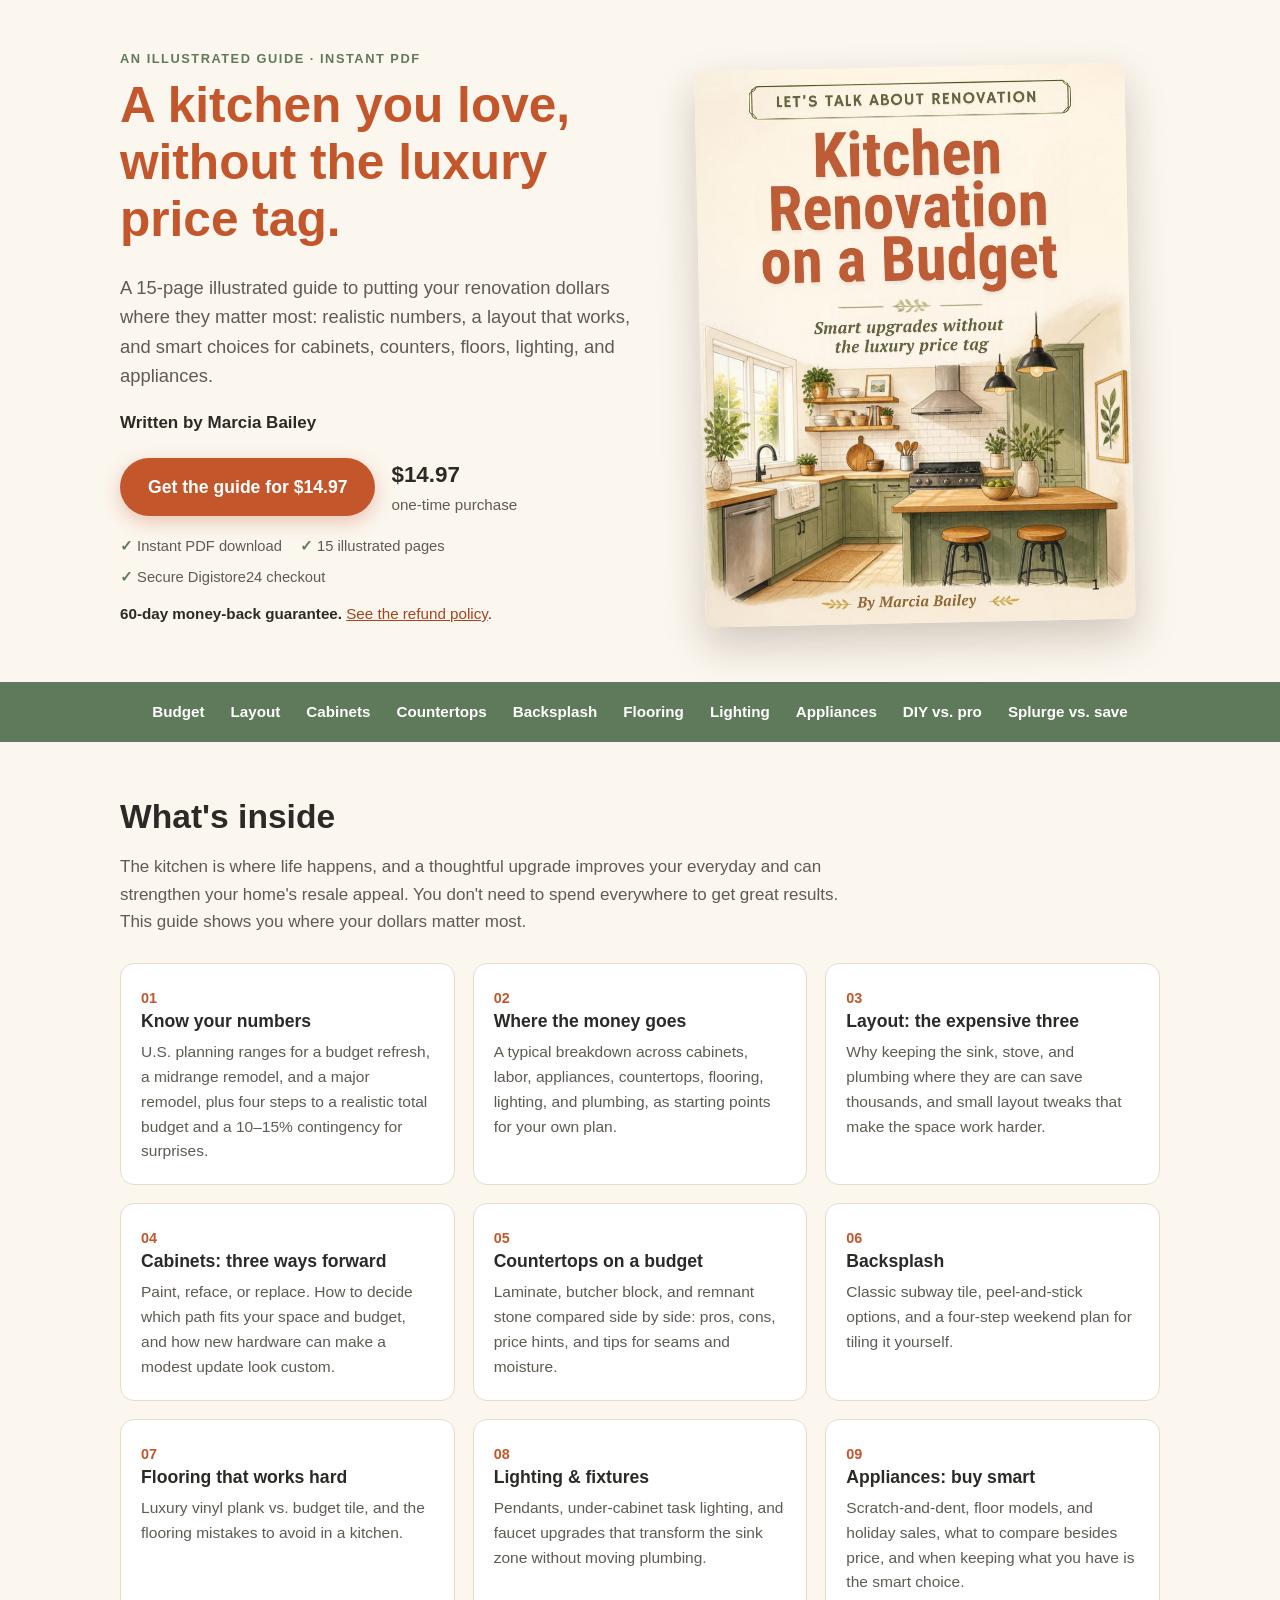
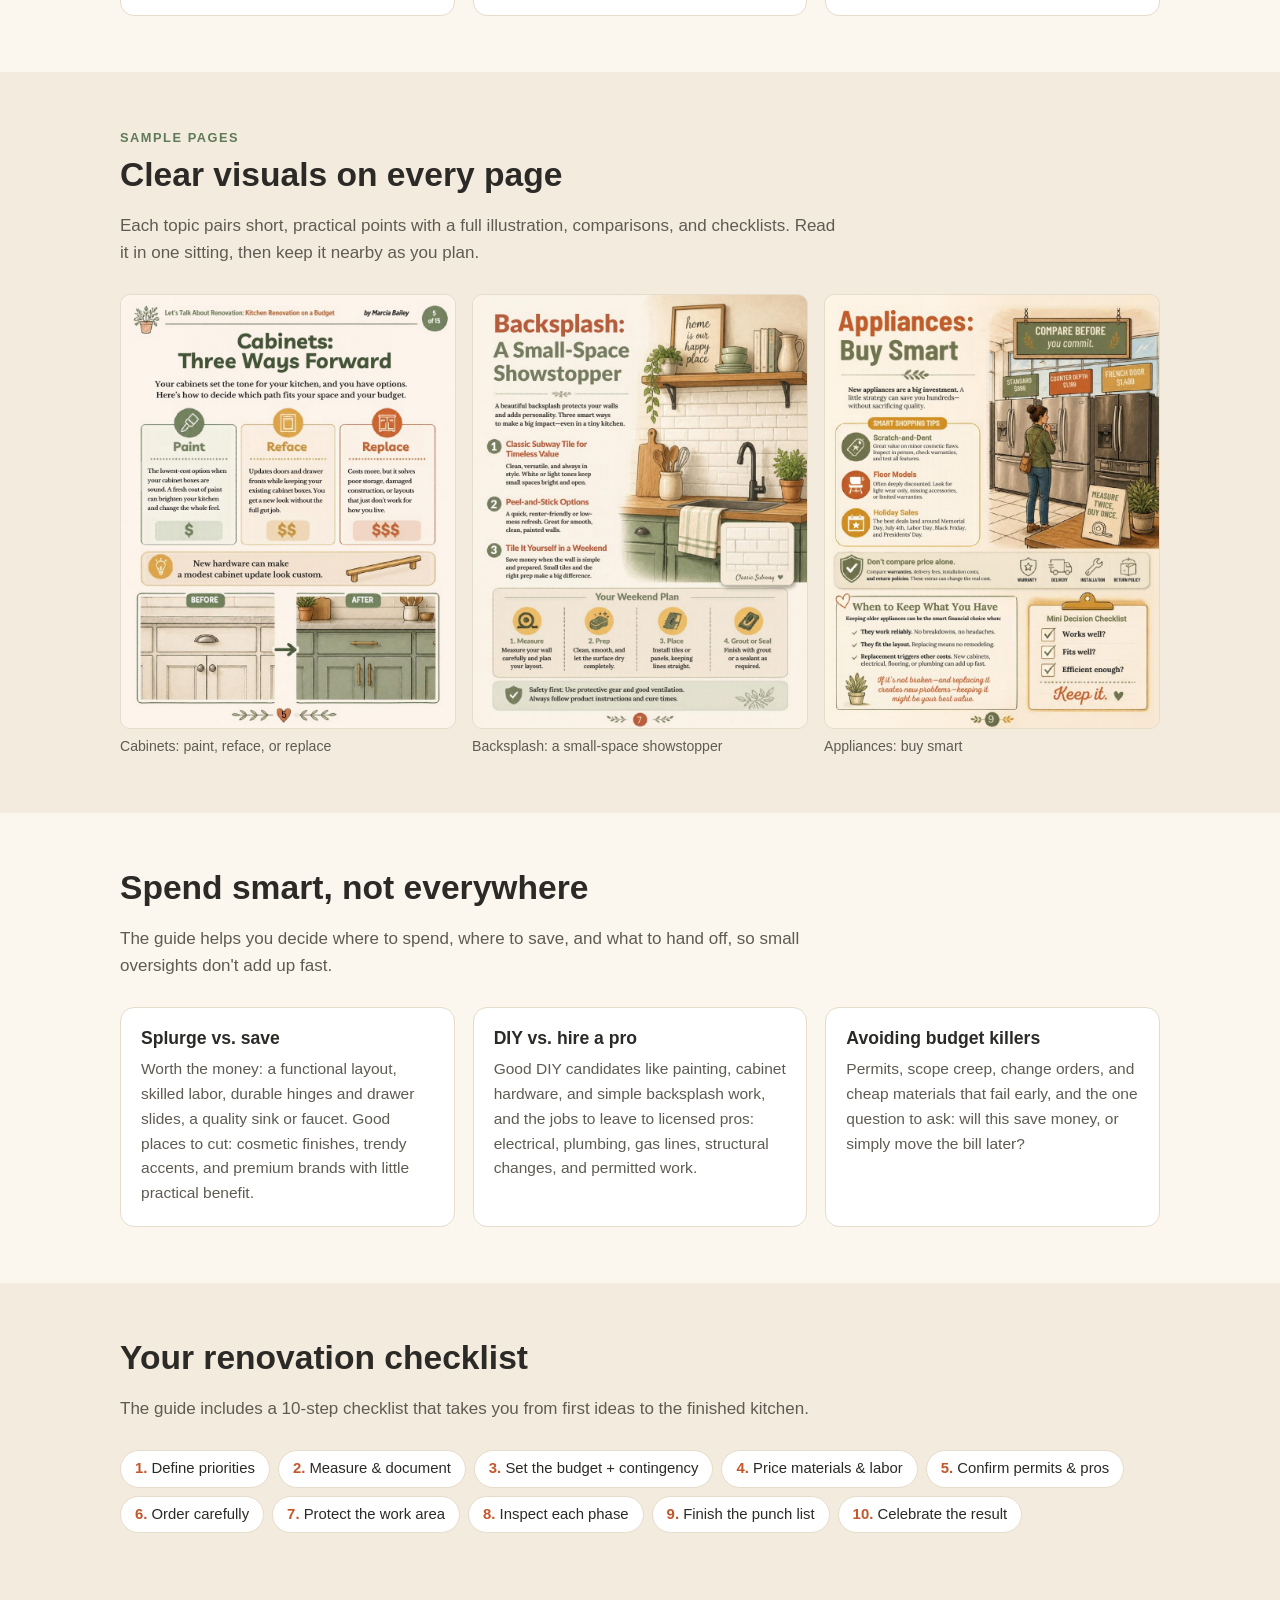
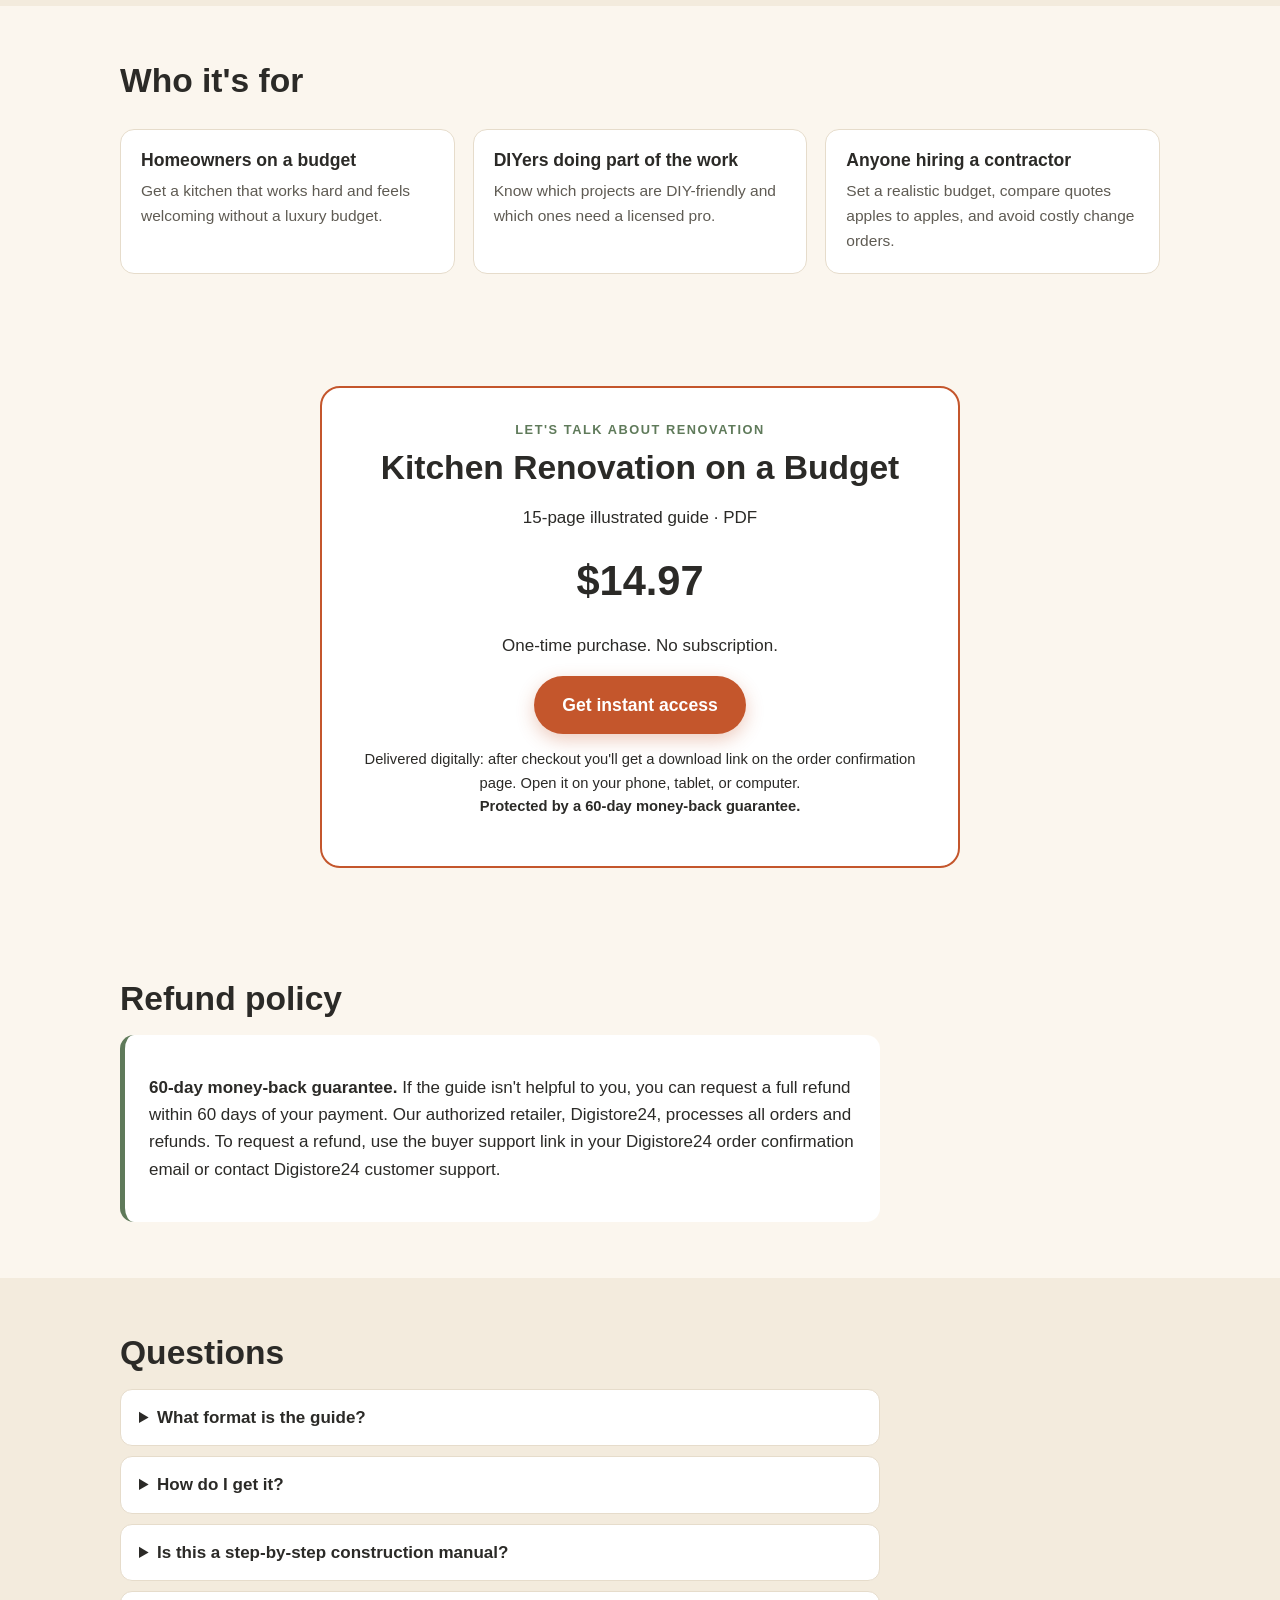
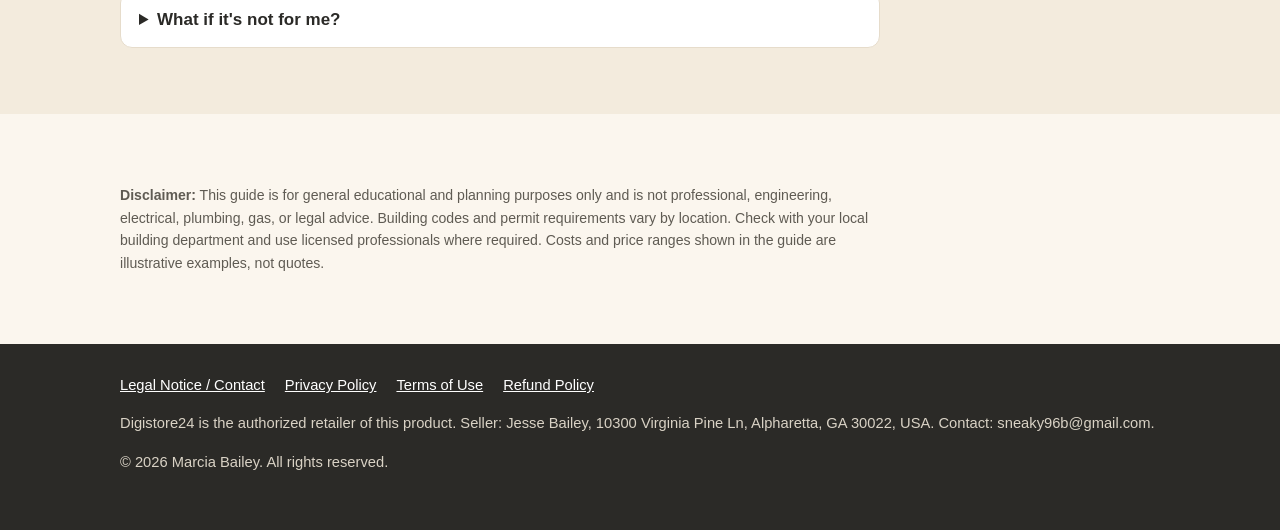
==== index.html @ 6677c24c "Add files via upload" ====
<!doctype html>
<html lang="en">
<head>
<meta charset="utf-8">
<meta name="viewport" content="width=device-width, initial-scale=1">
<title>Kitchen Renovation on a Budget: Smart Upgrades Without the Luxury Price Tag (PDF)</title>
<meta name="description" content="A 15-page illustrated PDF guide to renovating your kitchen on a budget: realistic numbers, layout, cabinets, countertops, backsplash, flooring, lighting, appliances, DIY vs. pro, and a step-by-step checklist.">
<meta property="og:title" content="Let's Talk About Renovation: Kitchen Renovation on a Budget">
<meta property="og:description" content="A 15-page illustrated guide to smart kitchen upgrades without the luxury price tag. Instant PDF download.">
<meta property="og:image" content="img/page-01.jpg">
<meta property="og:type" content="product">
<link rel="icon" href="data:,">
<link rel="stylesheet" href="style.css">
</head>
<body>

<!--
  DIGISTORE24 TRUST SEAL: "SALES PAGE BADGE"
  Created in Digistore24: My products > Conversion tools > Trust badges tab > Create trust badge > Type: "Sales page badge".
  Per Digistore24's help center, the legal "Footer" is displayed automatically together with this badge.
-->
<div class="seal-slot" id="ds24-sales-page-badge"><!-- Begin of Digistore24 Trusted Badge Code -->
<script type="text/javascript" src="https://www.digistore24.com/trusted-badge/48733/QZeaCoznZwrTP8g/salespage"></script>
<!-- End of Digistore24 Trusted Badge Code --></div>

<main>
<section class="hero">
  <div class="wrap hero-grid">
    <div>
      <div class="eyebrow">An illustrated guide · Instant PDF</div>
      <h1>A kitchen you love, without the luxury price tag.</h1>
      <p class="lead">A 15-page illustrated guide to putting your renovation dollars where they matter most: realistic numbers, a layout that works, and smart choices for cabinets, counters, floors, lighting, and appliances.</p>
      <p class="author">Written by Marcia Bailey</p>
      <div class="price-row">
        <a class="buy" href="https://www.digistore24.com/product/748901">Get the guide for $14.97</a>
        <div class="price-note"><strong>$14.97</strong>one-time purchase</div>
      </div>
      <ul class="facts">
        <li>Instant PDF download</li>
        <li>15 illustrated pages</li>
        <li>Secure Digistore24 checkout</li>
      </ul>
      <p class="guarantee-line"><strong>60-day money-back guarantee.</strong> <a href="#refund">See the refund policy</a>.</p>
    </div>
    <div class="hero-art">
      <img class="cover" src="img/page-01.jpg" width="850" height="1100" alt="Cover of Let's Talk About Renovation: Kitchen Renovation on a Budget by Marcia Bailey">
    </div>
  </div>
</section>

<div class="band" aria-label="Topics covered">
  <div class="wrap">
    <ul>
      <li>Budget</li><li>Layout</li><li>Cabinets</li><li>Countertops</li><li>Backsplash</li><li>Flooring</li><li>Lighting</li><li>Appliances</li><li>DIY vs. pro</li><li>Splurge vs. save</li>
    </ul>
  </div>
</div>

<section>
  <div class="wrap">
    <header class="section-head">
      <h2>What's inside</h2>
      <p>The kitchen is where life happens, and a thoughtful upgrade improves your everyday and can strengthen your home's resale appeal. You don't need to spend everywhere to get great results. This guide shows you where your dollars matter most.</p>
    </header>
    <div class="grid">
      <article class="card"><span class="num">01</span><h3>Know your numbers</h3><p>U.S. planning ranges for a budget refresh, a midrange remodel, and a major remodel, plus four steps to a realistic total budget and a 10–15% contingency for surprises.</p></article>
      <article class="card"><span class="num">02</span><h3>Where the money goes</h3><p>A typical breakdown across cabinets, labor, appliances, countertops, flooring, lighting, and plumbing, as starting points for your own plan.</p></article>
      <article class="card"><span class="num">03</span><h3>Layout: the expensive three</h3><p>Why keeping the sink, stove, and plumbing where they are can save thousands, and small layout tweaks that make the space work harder.</p></article>
      <article class="card"><span class="num">04</span><h3>Cabinets: three ways forward</h3><p>Paint, reface, or replace. How to decide which path fits your space and budget, and how new hardware can make a modest update look custom.</p></article>
      <article class="card"><span class="num">05</span><h3>Countertops on a budget</h3><p>Laminate, butcher block, and remnant stone compared side by side: pros, cons, price hints, and tips for seams and moisture.</p></article>
      <article class="card"><span class="num">06</span><h3>Backsplash</h3><p>Classic subway tile, peel-and-stick options, and a four-step weekend plan for tiling it yourself.</p></article>
      <article class="card"><span class="num">07</span><h3>Flooring that works hard</h3><p>Luxury vinyl plank vs. budget tile, and the flooring mistakes to avoid in a kitchen.</p></article>
      <article class="card"><span class="num">08</span><h3>Lighting &amp; fixtures</h3><p>Pendants, under-cabinet task lighting, and faucet upgrades that transform the sink zone without moving plumbing.</p></article>
      <article class="card"><span class="num">09</span><h3>Appliances: buy smart</h3><p>Scratch-and-dent, floor models, and holiday sales, what to compare besides price, and when keeping what you have is the smart choice.</p></article>
    </div>
  </div>
</section>

<section class="alt">
  <div class="wrap">
    <header class="section-head">
      <div class="eyebrow">Sample pages</div>
      <h2>Clear visuals on every page</h2>
      <p>Each topic pairs short, practical points with a full illustration, comparisons, and checklists. Read it in one sitting, then keep it nearby as you plan.</p>
    </header>
    <div class="samples">
      <figure><img src="img/page-05.jpg" width="850" height="1100" loading="lazy" alt="Sample page: Cabinets, three ways forward: paint, reface, or replace, with a before and after"><figcaption>Cabinets: paint, reface, or replace</figcaption></figure>
      <figure><img src="img/page-07.jpg" width="850" height="1100" loading="lazy" alt="Sample page: Backsplash, a small-space showstopper, with a weekend plan"><figcaption>Backsplash: a small-space showstopper</figcaption></figure>
      <figure><img src="img/page-09.jpg" width="850" height="1100" loading="lazy" alt="Sample page: Appliances, buy smart, with shopping tips and a keep-it checklist"><figcaption>Appliances: buy smart</figcaption></figure>
    </div>
  </div>
</section>

<section>
  <div class="wrap">
    <header class="section-head">
      <h2>Spend smart, not everywhere</h2>
      <p>The guide helps you decide where to spend, where to save, and what to hand off, so small oversights don't add up fast.</p>
    </header>
    <div class="grid">
      <article class="card"><h3>Splurge vs. save</h3><p>Worth the money: a functional layout, skilled labor, durable hinges and drawer slides, a quality sink or faucet. Good places to cut: cosmetic finishes, trendy accents, and premium brands with little practical benefit.</p></article>
      <article class="card"><h3>DIY vs. hire a pro</h3><p>Good DIY candidates like painting, cabinet hardware, and simple backsplash work, and the jobs to leave to licensed pros: electrical, plumbing, gas lines, structural changes, and permitted work.</p></article>
      <article class="card"><h3>Avoiding budget killers</h3><p>Permits, scope creep, change orders, and cheap materials that fail early, and the one question to ask: will this save money, or simply move the bill later?</p></article>
    </div>
  </div>
</section>

<section class="alt">
  <div class="wrap">
    <header class="section-head">
      <h2>Your renovation checklist</h2>
      <p>The guide includes a 10-step checklist that takes you from first ideas to the finished kitchen.</p>
    </header>
    <ol class="roadmap">
      <li>Define priorities</li><li>Measure &amp; document</li><li>Set the budget + contingency</li><li>Price materials &amp; labor</li><li>Confirm permits &amp; pros</li><li>Order carefully</li><li>Protect the work area</li><li>Inspect each phase</li><li>Finish the punch list</li><li>Celebrate the result</li>
    </ol>
  </div>
</section>

<section>
  <div class="wrap">
    <header class="section-head">
      <h2>Who it's for</h2>
    </header>
    <div class="grid">
      <article class="card"><h3>Homeowners on a budget</h3><p>Get a kitchen that works hard and feels welcoming without a luxury budget.</p></article>
      <article class="card"><h3>DIYers doing part of the work</h3><p>Know which projects are DIY-friendly and which ones need a licensed pro.</p></article>
      <article class="card"><h3>Anyone hiring a contractor</h3><p>Set a realistic budget, compare quotes apples to apples, and avoid costly change orders.</p></article>
    </div>
  </div>
</section>

<section class="offer" id="buy">
  <div class="wrap">
    <div class="box">
      <div class="eyebrow">Let's Talk About Renovation</div>
      <h2>Kitchen Renovation on a Budget</h2>
      <p>15-page illustrated guide · PDF</p>
      <div class="big">$14.97</div>
      <p>One-time purchase. No subscription.</p>
      <a class="buy" href="https://www.digistore24.com/product/748901">Get instant access</a>
      <p style="font-size:.92rem;margin-top:14px">Delivered digitally: after checkout you'll get a download link on the order confirmation page. Open it on your phone, tablet, or computer.<br><strong>Protected by a 60-day money-back guarantee.</strong></p>
    </div>
  </div>
</section>

<section id="refund">
  <div class="wrap">
    <h2>Refund policy</h2>
    <div class="refund">
      <p><strong>60-day money-back guarantee.</strong> If the guide isn't helpful to you, you can request a full refund within 60 days of your payment. Our authorized retailer, Digistore24, processes all orders and refunds. To request a refund, use the buyer support link in your Digistore24 order confirmation email or contact Digistore24 customer support.</p>
    </div>
  </div>
</section>

<section class="alt" id="faq">
  <div class="wrap">
    <h2>Questions</h2>
    <details><summary>What format is the guide?</summary><p>It's a 15-page illustrated PDF in portrait (letter) format. You can read it on a phone, tablet, or computer, or print it.</p></details>
    <details><summary>How do I get it?</summary><p>Right after checkout you'll get a download link on the Digistore24 order confirmation page.</p></details>
    <details><summary>Is this a step-by-step construction manual?</summary><p>No. It's a planning guide. It helps you set a budget, compare options, and decide what to do yourself and what to hire out. Always follow your local building code and hire licensed professionals where required.</p></details>
    <details><summary>What if it's not for me?</summary><p>You're covered by our 60-day refund policy, handled by Digistore24, our authorized retailer. See the <a href="#refund">refund policy</a>.</p></details>
  </div>
</section>

<section>
  <div class="wrap">
    <p class="disclaimer"><strong>Disclaimer:</strong> This guide is for general educational and planning purposes only and is not professional, engineering, electrical, plumbing, gas, or legal advice. Building codes and permit requirements vary by location. Check with your local building department and use licensed professionals where required. Costs and price ranges shown in the guide are illustrative examples, not quotes.</p>
  </div>
</section>
</main>

<footer>
  <div class="wrap">
    <nav aria-label="Legal">
      <a href="legal.html">Legal Notice / Contact</a>
      <a href="privacy.html">Privacy Policy</a>
      <a href="terms.html">Terms of Use</a>
      <a href="#refund">Refund Policy</a>
    </nav>
    <p>Digistore24 is the authorized retailer of this product. Seller: Jesse Bailey, 10300 Virginia Pine Ln, Alpharetta, GA 30022, USA. Contact: sneaky96b@gmail.com.</p>
    <p>© 2026 Marcia Bailey. All rights reserved.</p>
    <!--
      DIGISTORE24 TRUST SEAL: "SALES PAGE FOOTER"
      Digistore24's help center says this legal footer appears automatically with the Sales Page Badge above.
      If Digistore24 gives you separate footer code, paste it inside the div below.
    -->
    <div class="seal-slot" id="ds24-sales-page-footer"><!-- PASTE DIGISTORE24 FOOTER CODE HERE (if provided separately) --></div>
  </div>
</footer>
<!-- Digistore24 promo code tracking (product 748901) -->
<script src="https://www.digistore24-scripts.com/service/digistore.js"></script>
<script type="text/javascript">
digistorePromocode( { "product_id": 748901, "adjust_domain": true } );
</script>
</body>
</html>
---- style.css ----
:root{--ink:#2b2a27;--muted:#5f5b53;--bg:#fbf6ee;--card:#fff;--accent:#c4562c;--accent-dk:#a5441f;--sage:#5f7a5a;--line:#e6dccb;--radius:14px}
*{box-sizing:border-box}
html{-webkit-text-size-adjust:100%}
body{margin:0;font-family:-apple-system,BlinkMacSystemFont,"Segoe UI",Roboto,Helvetica,Arial,sans-serif;color:var(--ink);background:var(--bg);line-height:1.6;font-size:17px}
img{max-width:100%;height:auto;display:block}
a{color:var(--accent-dk)}
.wrap{max-width:1080px;margin:0 auto;padding:0 20px}
h1,h2,h3{line-height:1.15;margin:0 0 .5em;font-family:"Trebuchet MS","Segoe UI",Roboto,sans-serif}
h1{font-size:clamp(2rem,5vw,3.1rem);color:var(--accent)}
h2{font-size:clamp(1.5rem,3.4vw,2.1rem)}
h3{font-size:1.1rem}
.eyebrow{text-transform:uppercase;letter-spacing:.12em;font-size:.8rem;font-weight:700;color:var(--sage);margin-bottom:.6em}
.hero{padding:48px 0 40px}
.hero-grid{display:grid;gap:36px;grid-template-columns:1.05fr 1fr;align-items:center}
.lead{font-size:1.15rem;color:var(--muted)}
.author{font-weight:600;margin:.4em 0 1.2em}
.buy{display:inline-block;background:var(--accent);color:#fff;text-decoration:none;font-weight:700;font-size:1.1rem;padding:15px 28px;border-radius:999px;box-shadow:0 6px 18px rgba(196,86,44,.3)}
.buy:hover,.buy:focus{background:var(--accent-dk)}
.price-row{display:flex;flex-wrap:wrap;gap:16px;align-items:center}
.price-note{font-size:.95rem;color:var(--muted)}
.price-note strong{display:block;font-size:1.4rem;color:var(--ink)}
.facts{display:flex;flex-wrap:wrap;gap:8px 18px;margin:18px 0 0;padding:0;list-style:none;font-size:.92rem;color:var(--muted)}
.facts li::before{content:"✓ ";color:var(--sage);font-weight:700}
.guarantee-line{margin-top:12px;font-size:.95rem}
.cover{border-radius:10px;box-shadow:0 18px 40px rgba(60,40,20,.22);transform:rotate(-1.2deg)}
.band{background:var(--sage);color:#fff;padding:18px 0}
.band ul{display:flex;flex-wrap:wrap;gap:10px 26px;justify-content:center;margin:0;padding:0;list-style:none;font-weight:600;font-size:.95rem}
section{padding:56px 0}
.section-head{max-width:720px;margin-bottom:28px}
.section-head p{color:var(--muted)}
.grid{display:grid;gap:18px;grid-template-columns:repeat(3,1fr)}
@media (max-width:900px){.grid{grid-template-columns:repeat(2,1fr)}}
@media (max-width:560px){.grid{grid-template-columns:1fr}}
.card{background:var(--card);border:1px solid var(--line);border-radius:var(--radius);padding:20px}
.card .num{font-weight:800;color:var(--accent);font-size:.9rem}
.card p{margin:.3em 0 0;color:var(--muted);font-size:.97rem}
.alt{background:#f3ebdd}
.samples{display:grid;gap:16px;grid-template-columns:repeat(auto-fit,minmax(280px,1fr))}
.samples figure{margin:0}
.samples img{border-radius:10px;border:1px solid var(--line)}
.samples figcaption{font-size:.88rem;color:var(--muted);margin-top:6px}
.roadmap{counter-reset:s;display:flex;flex-wrap:wrap;gap:8px;padding:0;list-style:none}
.roadmap li{background:var(--card);border:1px solid var(--line);border-radius:999px;padding:6px 14px;font-size:.93rem}
.roadmap li::before{counter-increment:s;content:counter(s) ". ";font-weight:700;color:var(--accent)}
.offer{text-align:center}
.offer .box{max-width:640px;margin:0 auto;background:var(--card);border:2px solid var(--accent);border-radius:20px;padding:32px 24px}
.offer .big{font-size:2.6rem;font-weight:800;color:var(--ink);margin:.1em 0}
.refund{background:var(--card);border-left:5px solid var(--sage);border-radius:var(--radius);padding:22px 24px;max-width:760px}
details{background:var(--card);border:1px solid var(--line);border-radius:12px;padding:14px 18px;margin-bottom:10px;max-width:760px}
summary{font-weight:700;cursor:pointer}
.disclaimer{font-size:.88rem;color:var(--muted);max-width:760px}
footer{background:#2b2a27;color:#d9d2c5;padding:30px 0 40px;font-size:.92rem}
footer a{color:#fff}
footer nav{display:flex;flex-wrap:wrap;gap:8px 20px;margin-bottom:12px}
.seal-slot{min-height:1px}
.doc{max-width:780px;padding:40px 20px 60px;margin:0 auto}
.doc h1{font-size:2rem}
.doc h2{font-size:1.3rem;margin-top:1.6em}
.ph{background:#fff2c2;padding:0 4px;border-radius:4px}
.back{display:inline-block;margin-bottom:20px}
@media (max-width:820px){.hero-grid{grid-template-columns:1fr}.hero{padding-top:28px}.cover{transform:none}.hero-art{order:-1}}
/* kitchen guide: portrait (letter) page images */
.hero-art .cover{max-width:430px;margin:0 auto}
.samples{grid-template-columns:repeat(auto-fit,minmax(240px,1fr))}
.split{display:grid;gap:18px;grid-template-columns:1fr 1fr}
@media (max-width:700px){.split{grid-template-columns:1fr}}
.split ul{margin:.4em 0 0;padding-left:1.2em;color:var(--muted);font-size:.97rem}
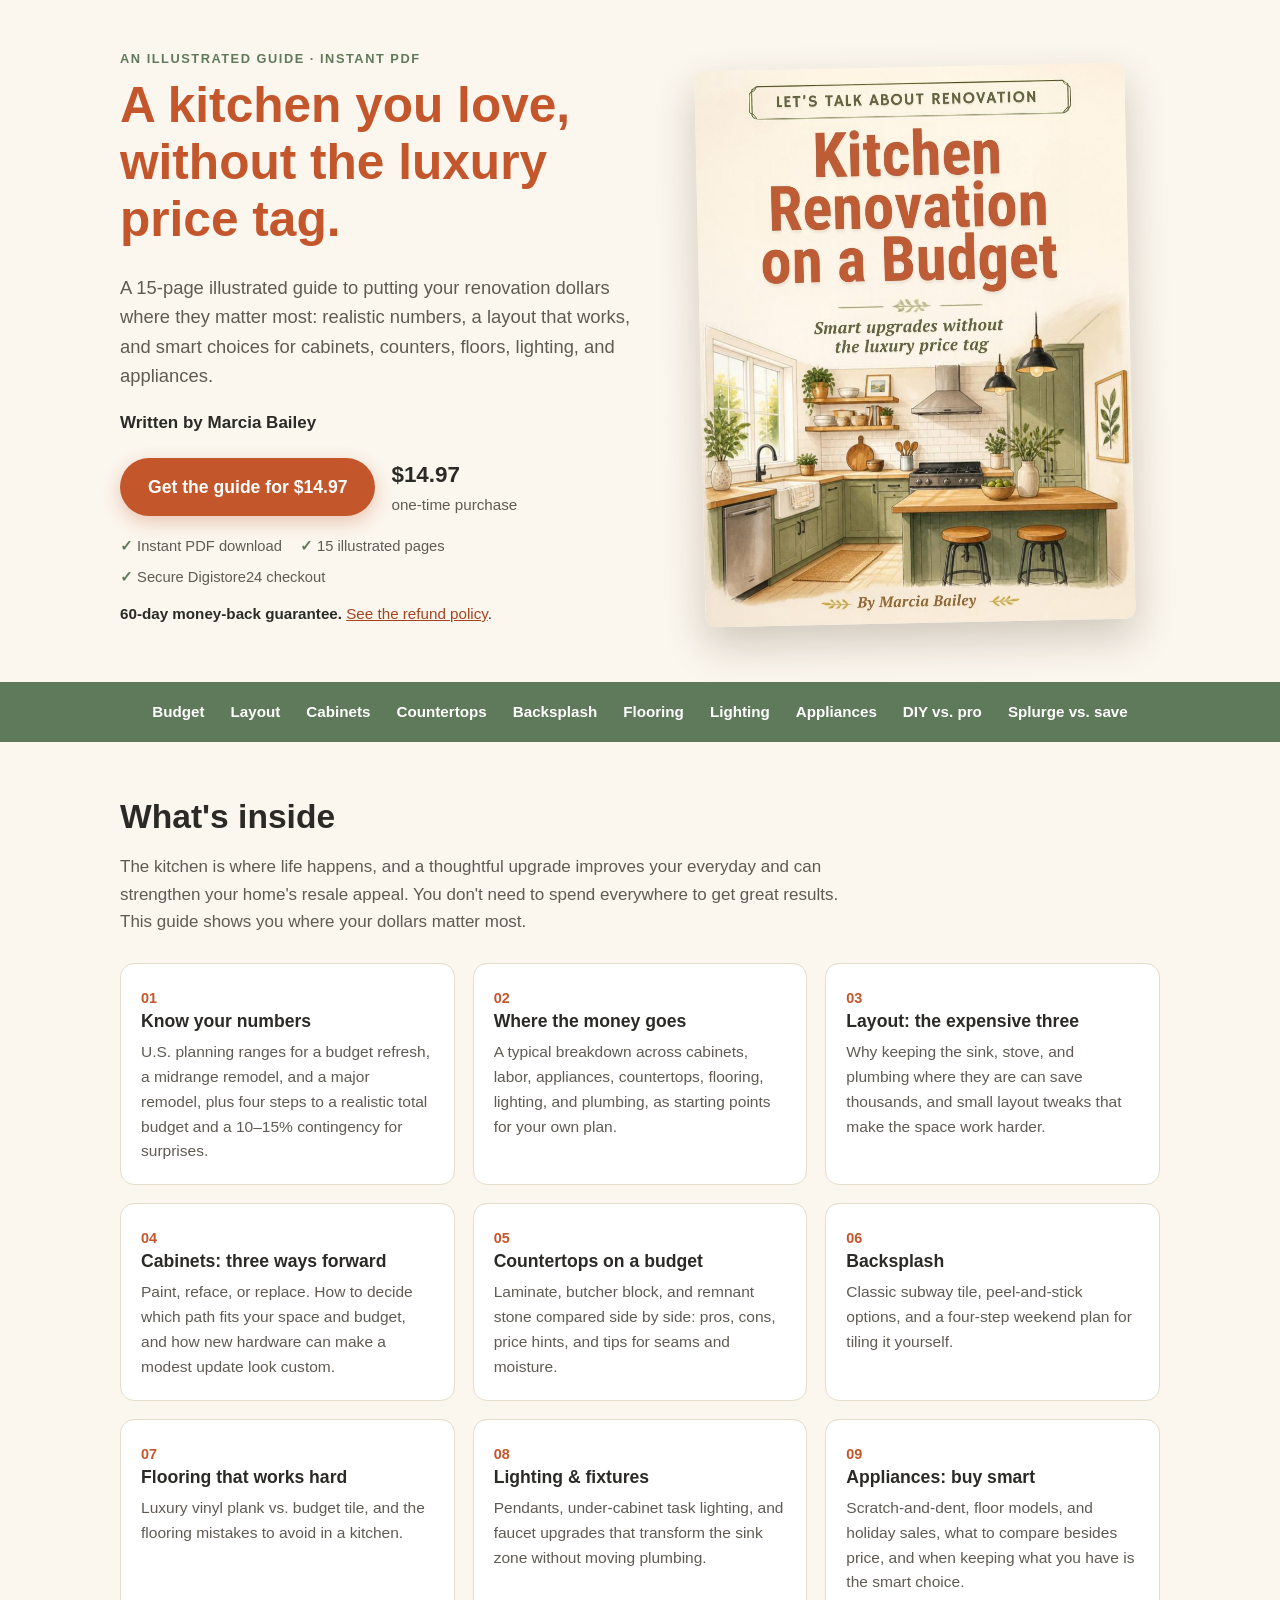
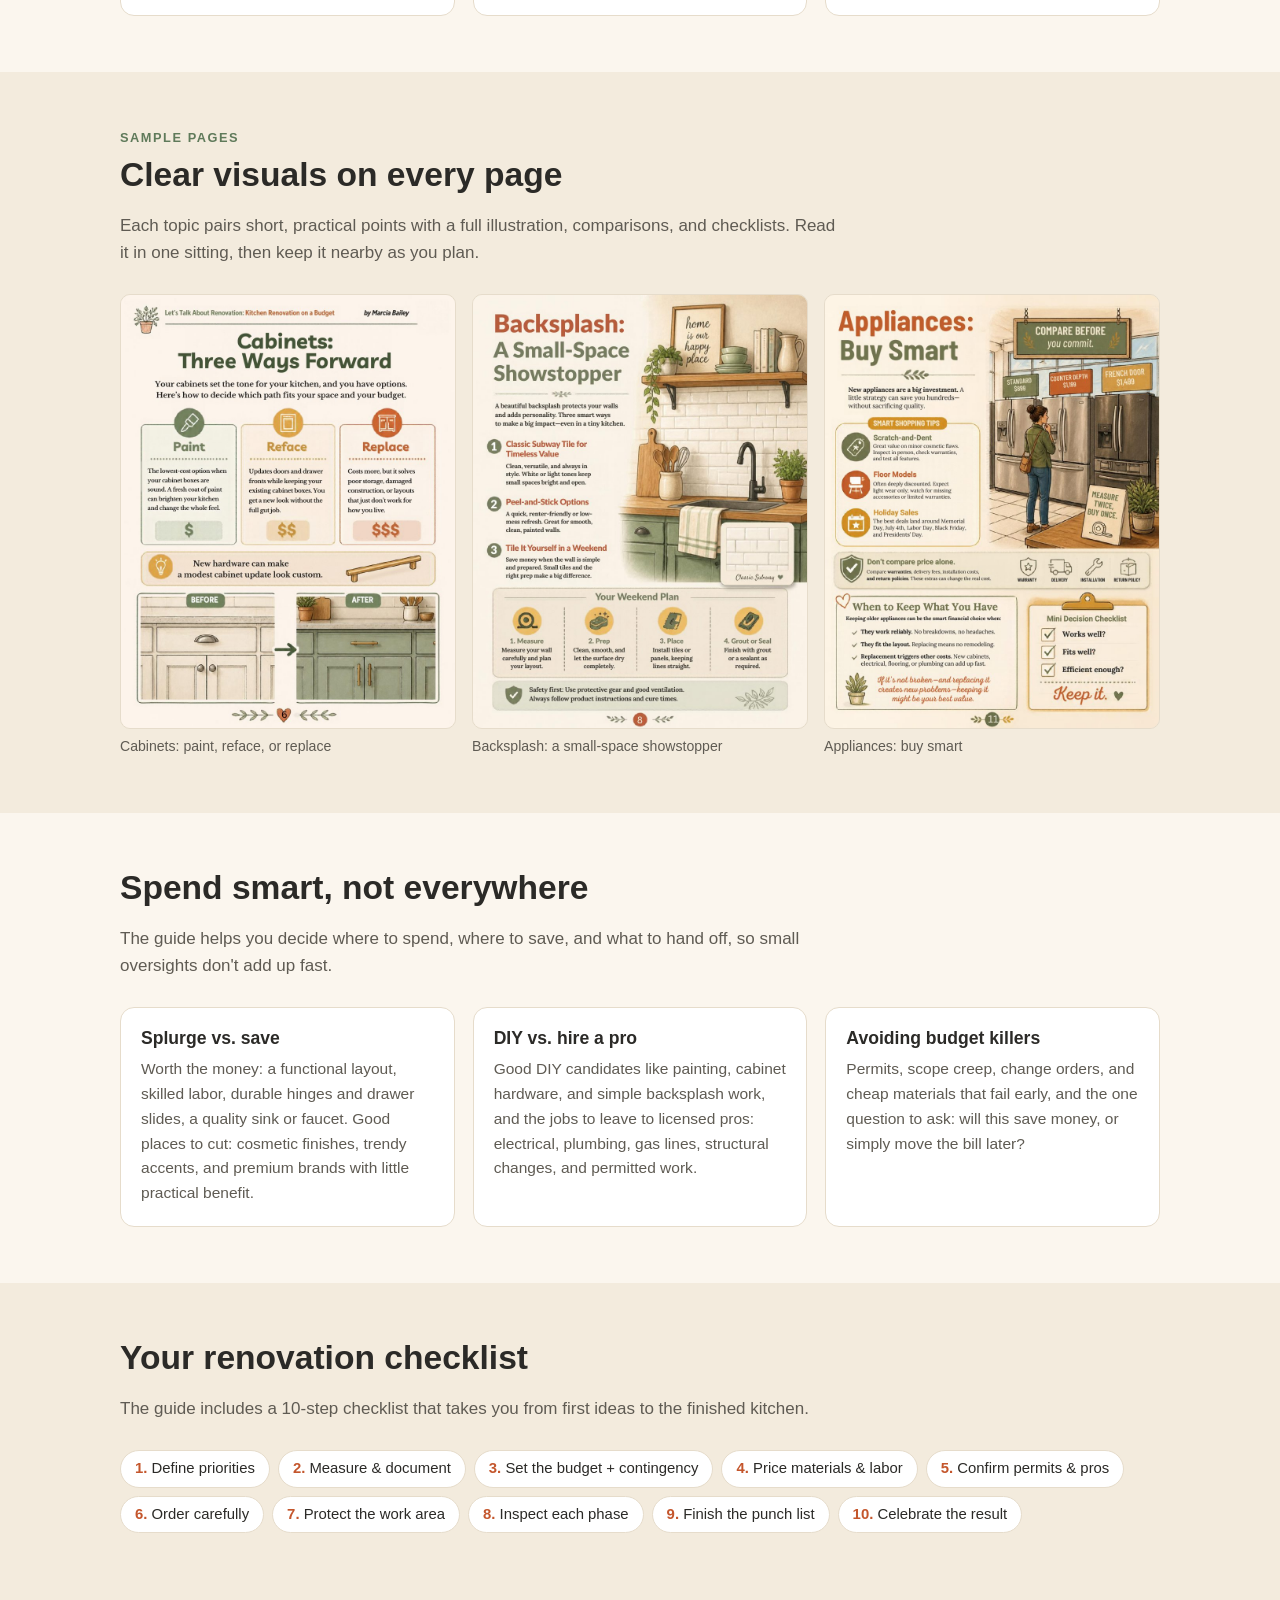
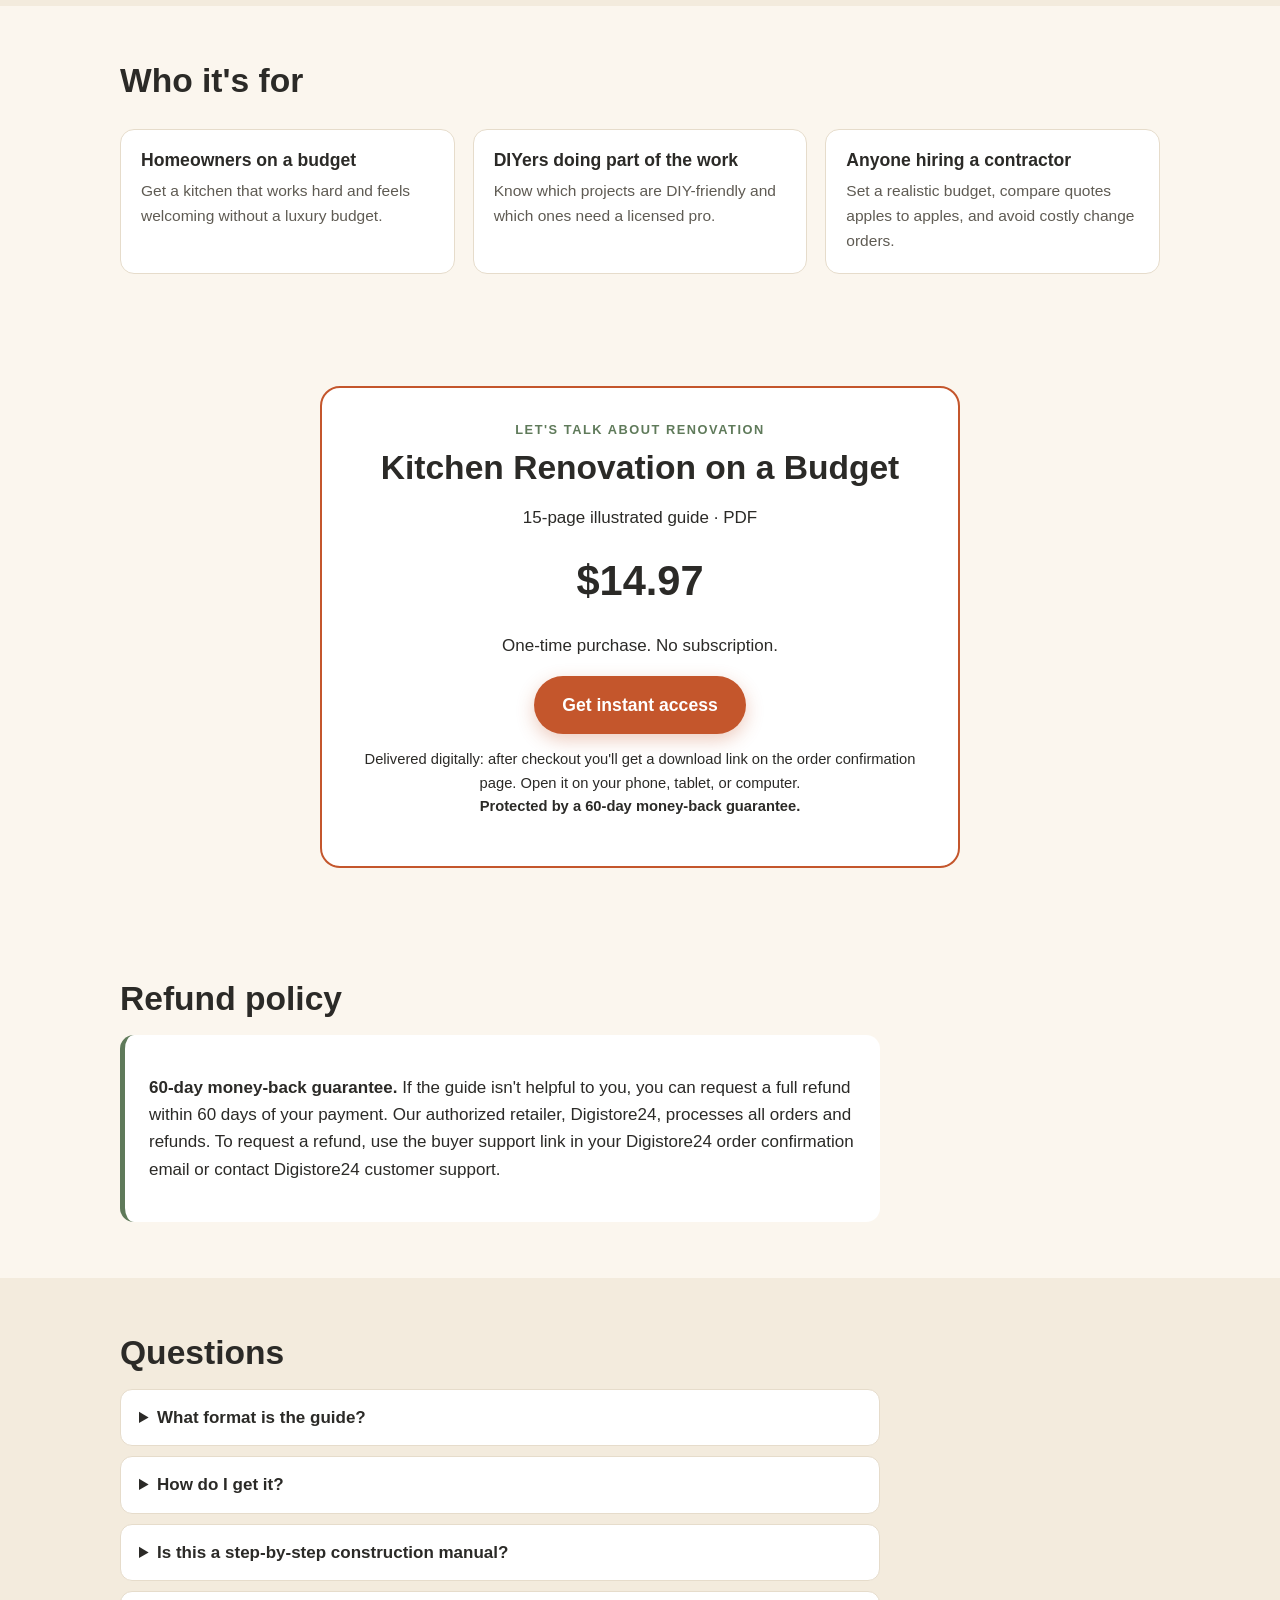
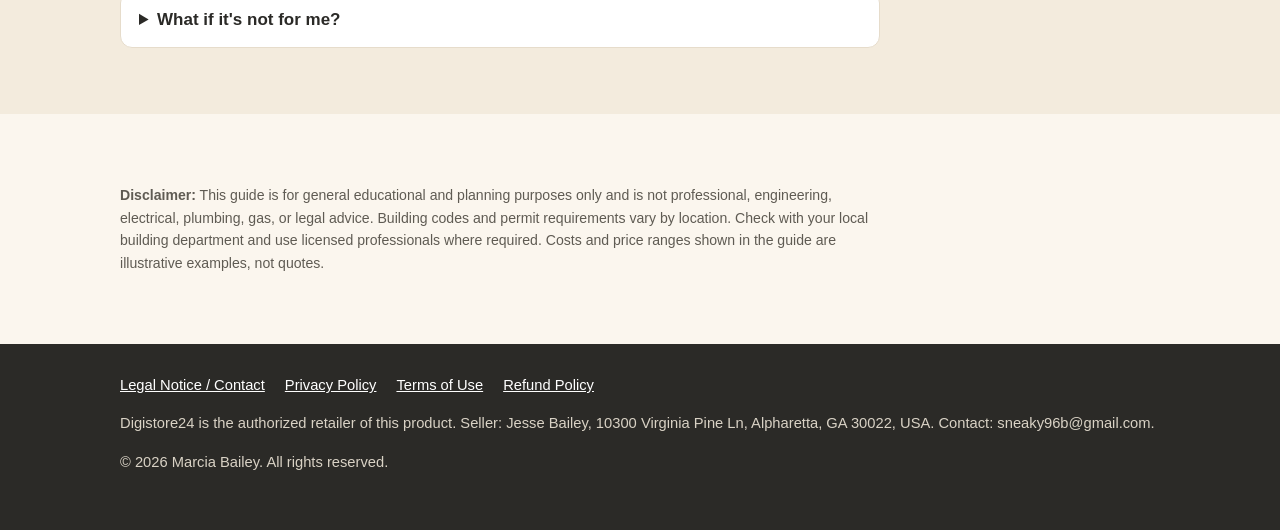
==== commit c0ccac7d: "Add files via upload" ====
--- a/index.html
+++ b/index.html
@@ -84,9 +84,9 @@
       <p>Each topic pairs short, practical points with a full illustration, comparisons, and checklists. Read it in one sitting, then keep it nearby as you plan.</p>
     </header>
     <div class="samples">
-      <figure><img src="img/page-05.jpg" width="850" height="1100" loading="lazy" alt="Sample page: Cabinets, three ways forward: paint, reface, or replace, with a before and after"><figcaption>Cabinets: paint, reface, or replace</figcaption></figure>
-      <figure><img src="img/page-07.jpg" width="850" height="1100" loading="lazy" alt="Sample page: Backsplash, a small-space showstopper, with a weekend plan"><figcaption>Backsplash: a small-space showstopper</figcaption></figure>
-      <figure><img src="img/page-09.jpg" width="850" height="1100" loading="lazy" alt="Sample page: Appliances, buy smart, with shopping tips and a keep-it checklist"><figcaption>Appliances: buy smart</figcaption></figure>
+      <figure><img src="img/page-06.jpg" width="850" height="1100" loading="lazy" alt="Sample page: Cabinets, three ways forward: paint, reface, or replace, with a before and after"><figcaption>Cabinets: paint, reface, or replace</figcaption></figure>
+      <figure><img src="img/page-08.jpg" width="850" height="1100" loading="lazy" alt="Sample page: Backsplash, a small-space showstopper, with a weekend plan"><figcaption>Backsplash: a small-space showstopper</figcaption></figure>
+      <figure><img src="img/page-11.jpg" width="850" height="1100" loading="lazy" alt="Sample page: Appliances, buy smart, with shopping tips and a keep-it checklist"><figcaption>Appliances: buy smart</figcaption></figure>
     </div>
   </div>
 </section>
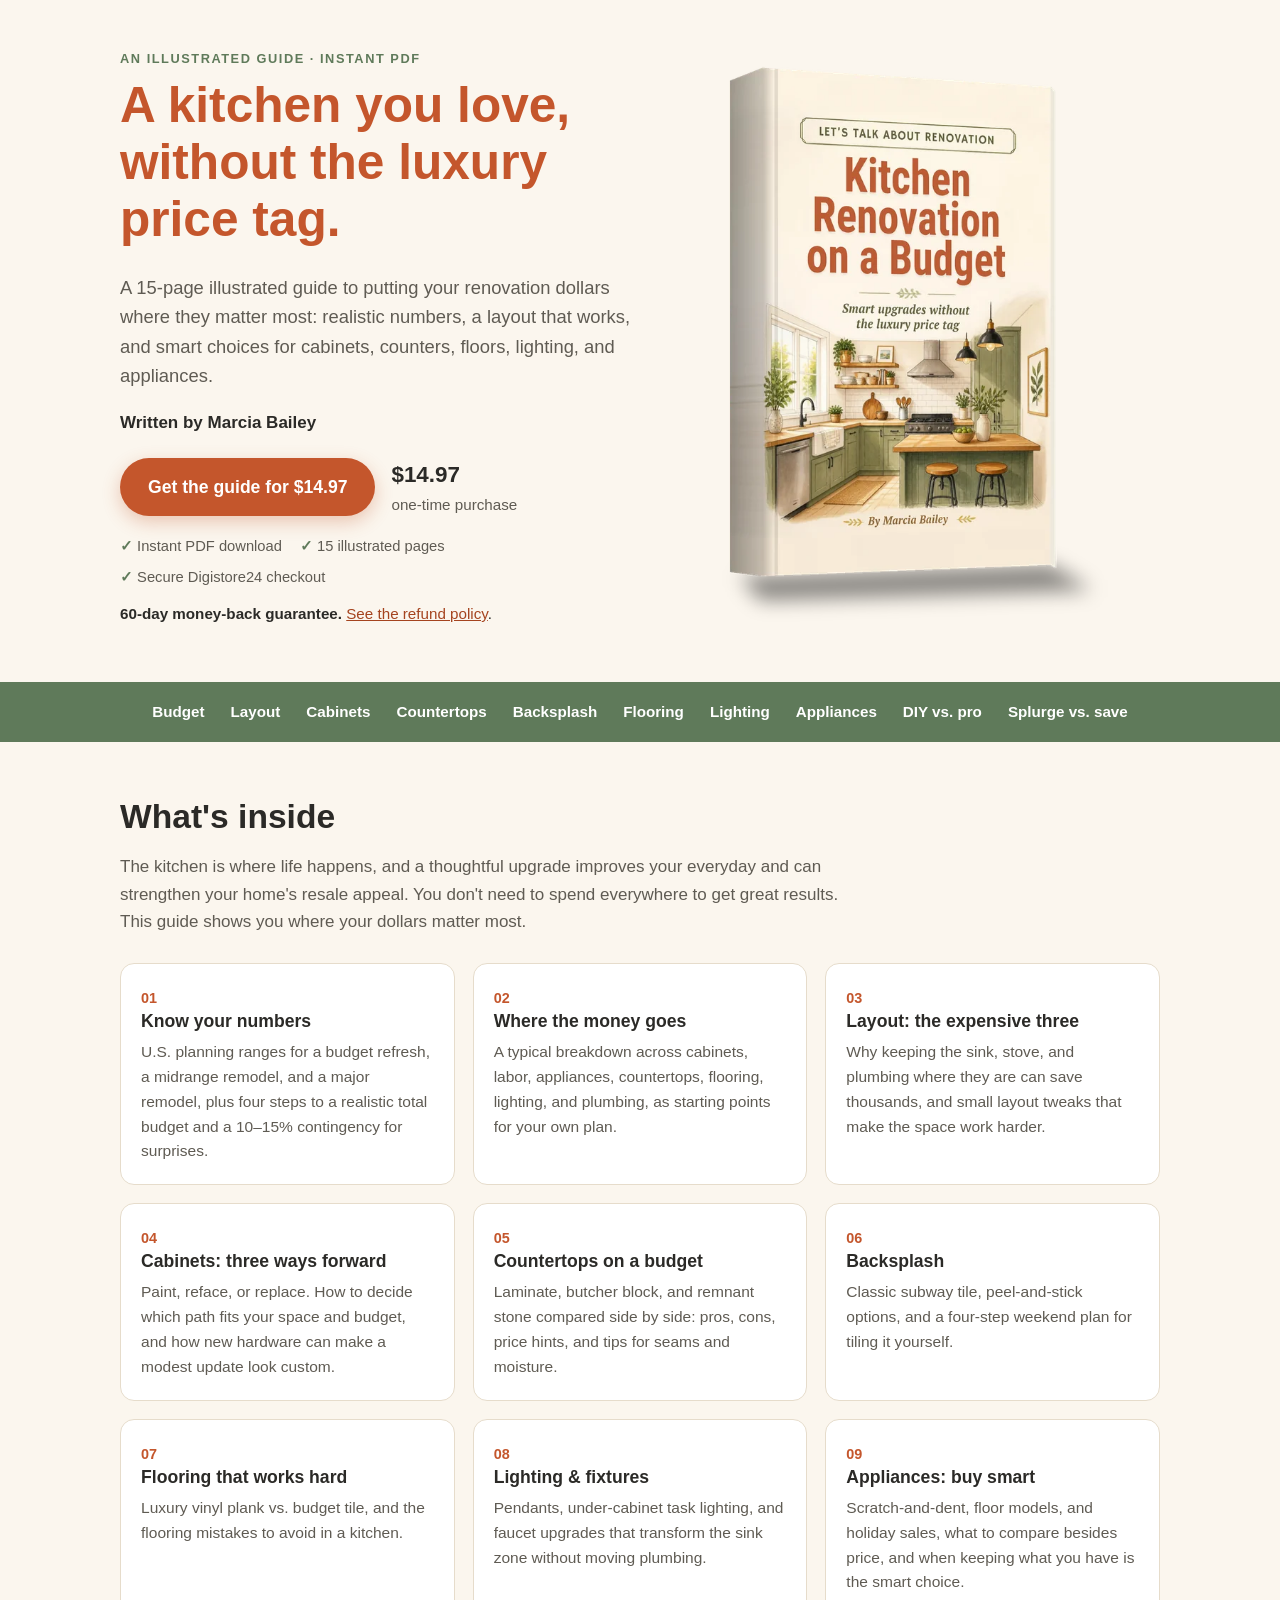
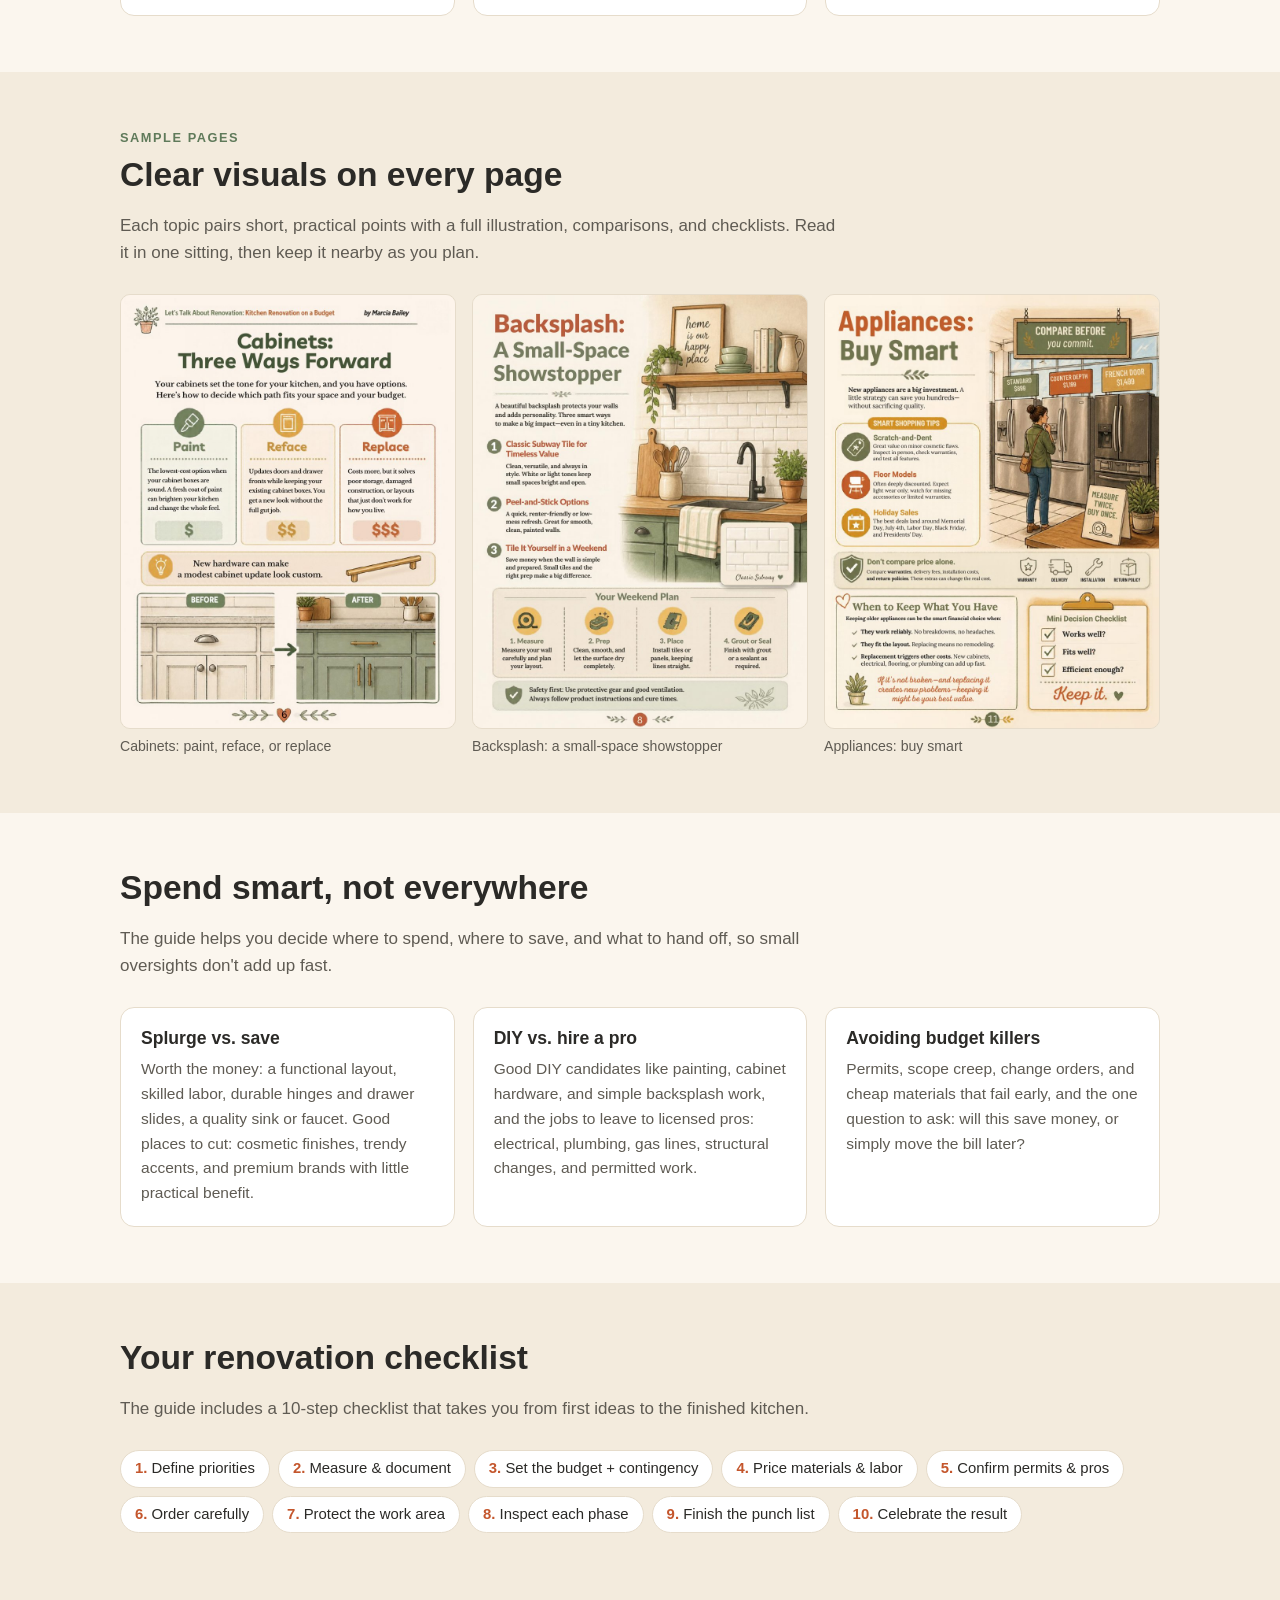
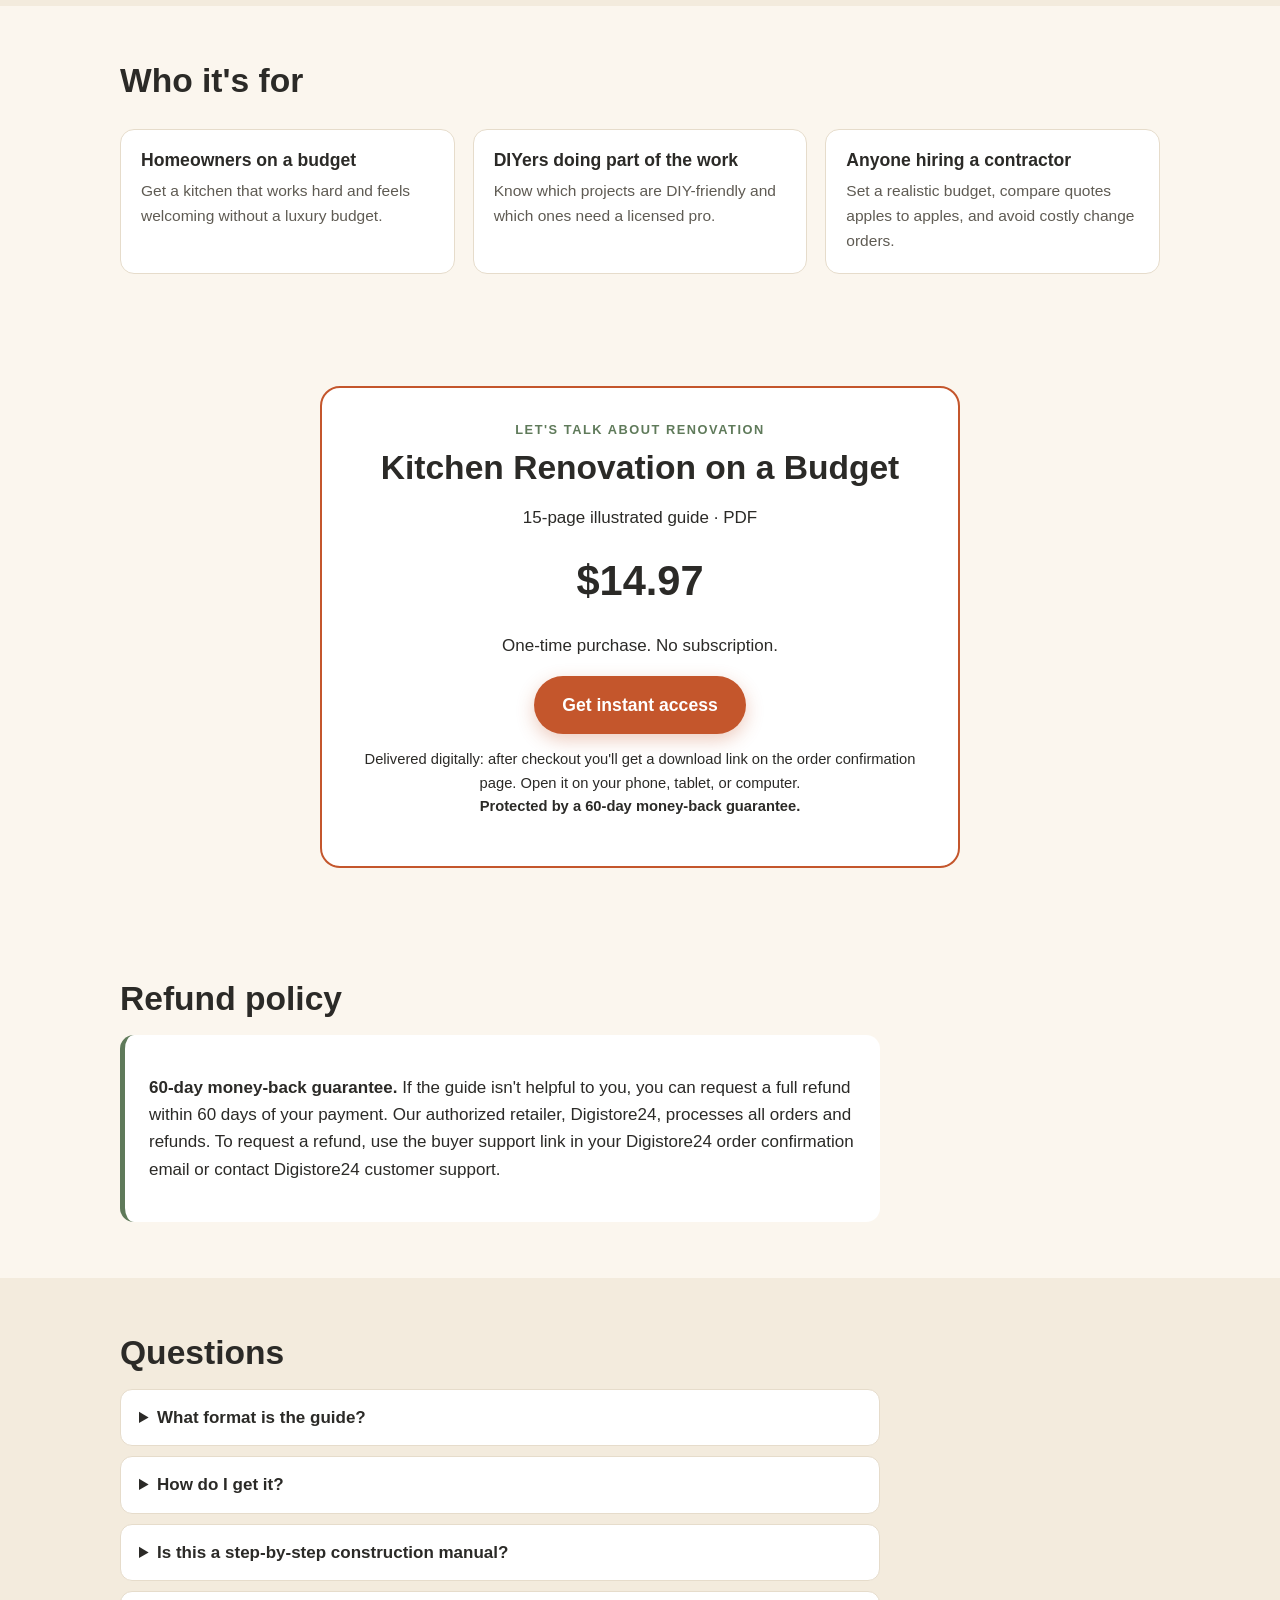
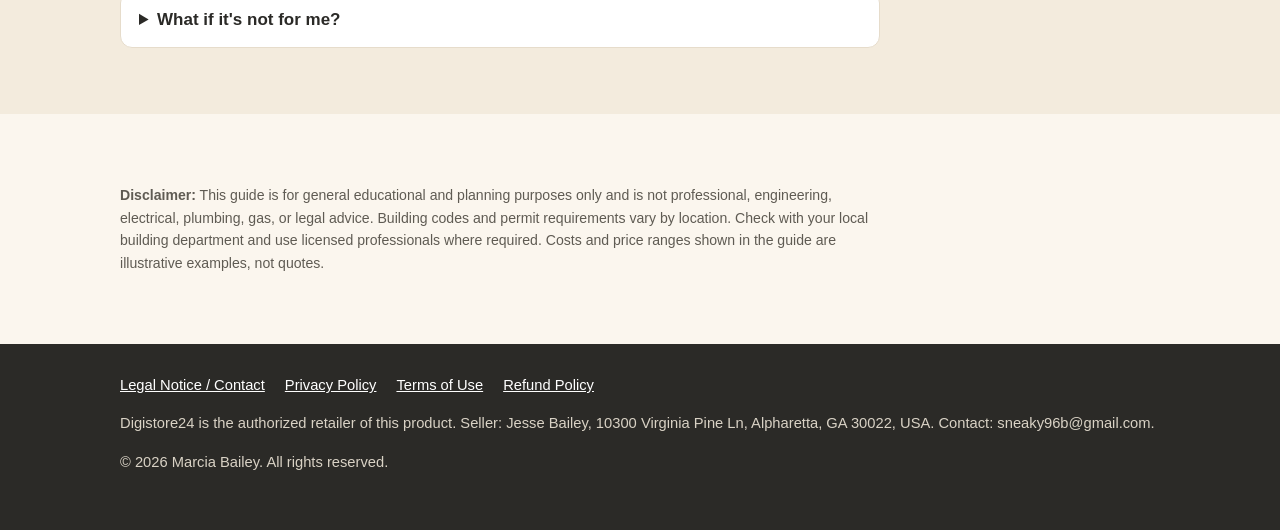
==== commit f2312fea: "Add files via upload" ====
--- a/index.html
+++ b/index.html
@@ -7,7 +7,7 @@
 <meta name="description" content="A 15-page illustrated PDF guide to renovating your kitchen on a budget: realistic numbers, layout, cabinets, countertops, backsplash, flooring, lighting, appliances, DIY vs. pro, and a step-by-step checklist.">
 <meta property="og:title" content="Let's Talk About Renovation: Kitchen Renovation on a Budget">
 <meta property="og:description" content="A 15-page illustrated guide to smart kitchen upgrades without the luxury price tag. Instant PDF download.">
-<meta property="og:image" content="img/page-01.jpg">
+<meta property="og:image" content="https://kitchen-ebook.vercel.app/img/cover-og.jpg">
 <meta property="og:type" content="product">
 <link rel="icon" href="data:,">
 <link rel="stylesheet" href="style.css">
@@ -43,7 +43,7 @@
       <p class="guarantee-line"><strong>60-day money-back guarantee.</strong> <a href="#refund">See the refund policy</a>.</p>
     </div>
     <div class="hero-art">
-      <img class="cover" src="img/page-01.jpg" width="850" height="1100" alt="Cover of Let's Talk About Renovation: Kitchen Renovation on a Budget by Marcia Bailey">
+      <picture><source srcset="img/cover-3d.webp" type="image/webp"><img class="cover-3d" src="img/cover-3d.png" width="563" height="800" alt="Book cover of Let's Talk About Renovation: Kitchen Renovation on a Budget, smart upgrades without the luxury price tag, by Marcia Bailey"></picture>
     </div>
   </div>
 </section>
--- a/style.css
+++ b/style.css
@@ -65,3 +65,8 @@
 .split{display:grid;gap:18px;grid-template-columns:1fr 1fr}
 @media (max-width:700px){.split{grid-template-columns:1fr}}
 .split ul{margin:.4em 0 0;padding-left:1.2em;color:var(--muted);font-size:.97rem}
+
+/* 3D book mockup in hero (has its own perspective and shadow) */
+.hero-art picture{display:block}
+.cover-3d{display:block;width:100%;max-width:400px;height:auto;margin:0 auto}
+@media (max-width:820px){.cover-3d{max-width:300px}}
